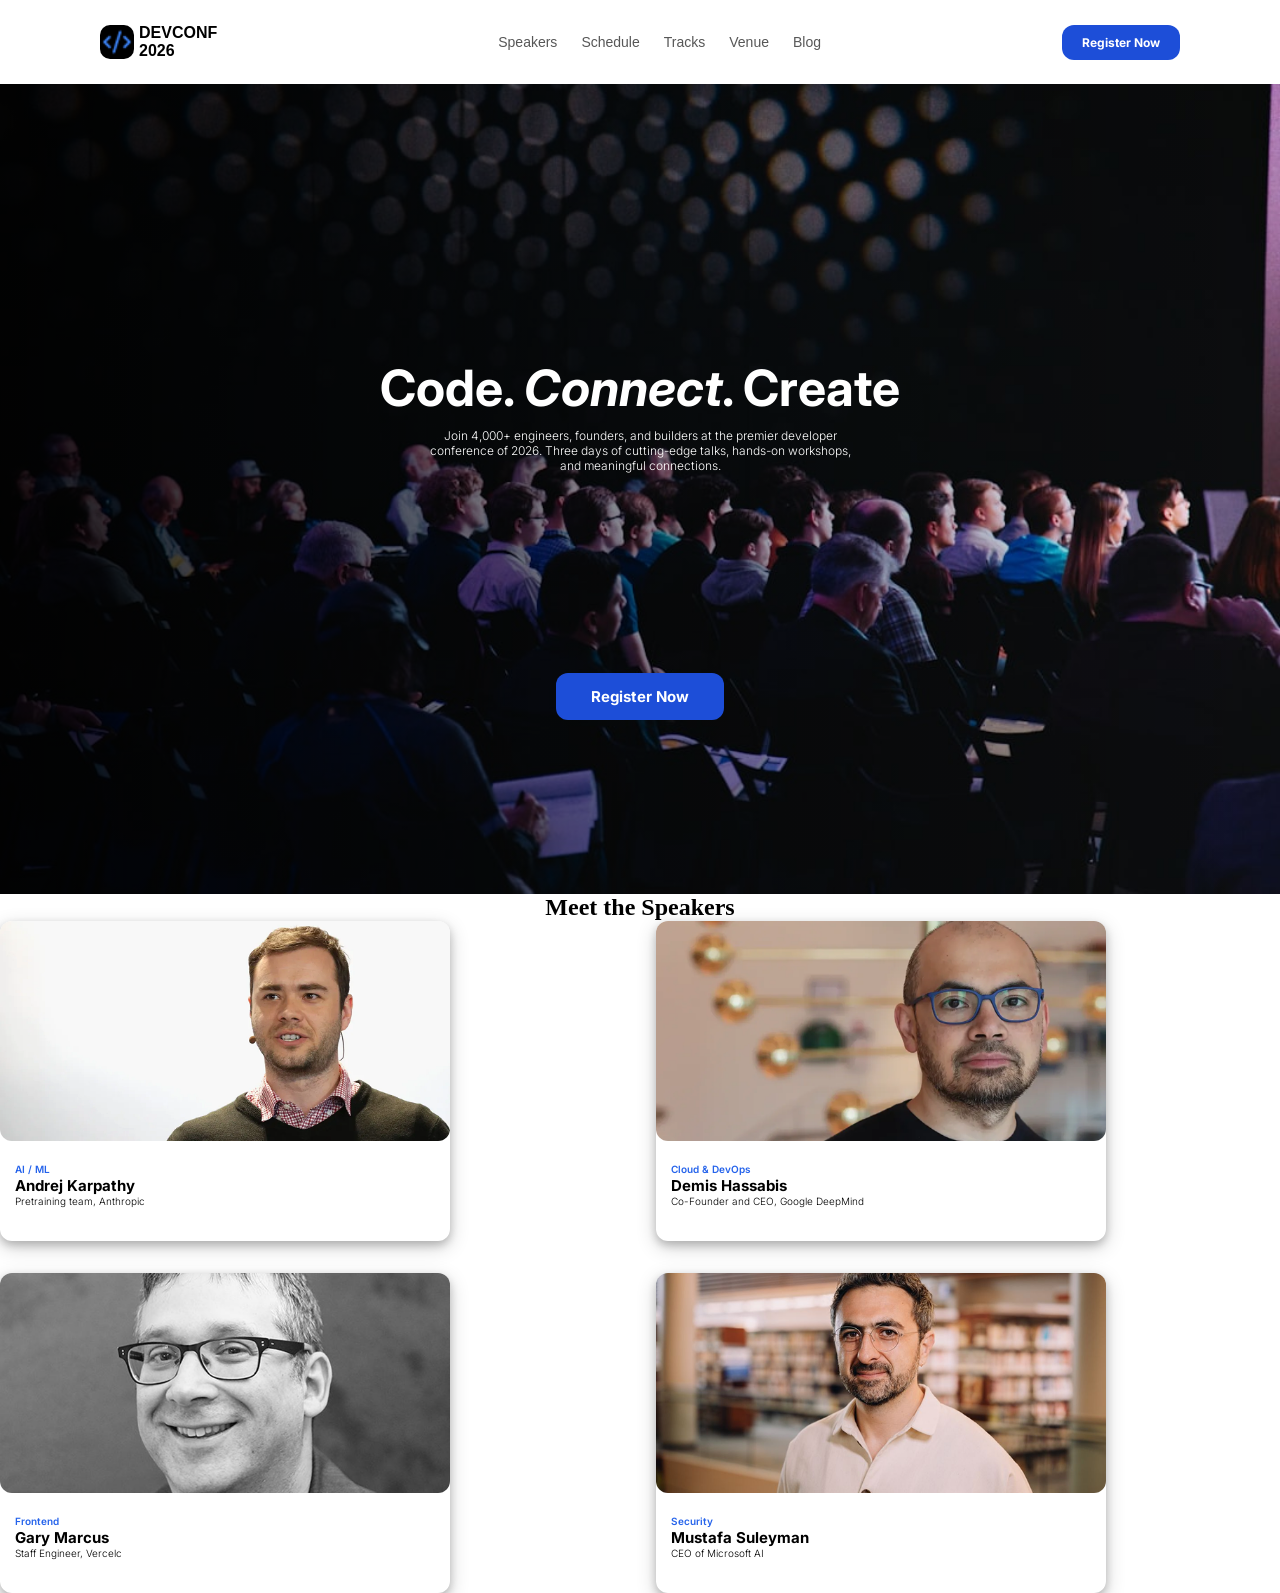
==== assets/index.html @ 219d6f5f "added a devconf. header and hero section" ====
<!DOCTYPE html>
<html lang="en">
<head>
    <meta charset="UTF-8">
    <meta name="viewport" content="width=device-width, initial-scale=1.0">
    <title>DevConf-2026</title>
    <link rel="stylesheet" href="./styles/styles.css">
</head>
<body>
    <header>
        <nav class="items-btn container">
            <div class="mini-logo  ">
                <img src="./Icon.png" alt="">
                <h3 class="devocnf arimo">DEVCONF<br>2026</h3>
            </div>
            <div class="items arimo">
              <ul>
                <li><a href="#">Speakers</a></li>
                <li><a href="#">Schedule</a></li>
                <li><a href="#">Tracks</a></li>
                <li><a href="#">Venue</a></li>
                <li><a href="#">Blog</a></li>
              </ul>
            </div>
            <div>
               <button class="btn inter">Register Now</button>
            </div>
        </nav>
    </header>

    <section class="hero">
     <div  class=" hero-content">
        <h1 class="hero-3C inter">Code. <i>Connect</i>. Create</h1>
        <p class="hero-P inter">Join 4,000+ engineers, founders, and builders at the premier developer <br> conference of 2026. Three days of cutting-edge talks, hands-on workshops, <br> and meaningful connections.</p>
        
             <button class="btn inter btn-hero">Register Now</button>
        </div>
     </div>
</section>
<main>
    <!-- Meet the Speakers Section
 -->
    <section class="  ">
      <h2 class="Meet-speker">Meet the Speakers</h2>
         <div class="card">
       <div class="card-1 inter">
        <img class="man-image" src="./andrej.png" alt="">
        <div class="text-1">
            <h5> <span>AI / ML</span></h5>
        <h3>Andrej Karpathy</h3>
        <p>Pretraining team, Anthropic</p>
        </div>
      </div>
        
      <div class="card-1 inter">
        <img class="man-image" src="./demis.png" alt="">
        <div class="text-1">
            <h5> <span>Cloud & DevOps</span></h5>
        <h3>Demis Hassabis</h3>
        <p>Co-Founder and CEO, Google DeepMind</p>
        </div>
      </div>

      <div class="card-1 inter">
        <img class="man-image" src="./gary.png" alt="">
        <div class="text-1">
            <h5> <span>Frontend</span></h5>
        <h3>Gary Marcus</h3>
        <p>Staff Engineer, Vercelc</p>
        </div>
      </div>

      <div class="card-1 inter">
        <img class="man-image" src="./mustafa.png" alt="">
        <div class="text-1">
            <h5> <span>Security</span></h5>
        <h3>Mustafa Suleyman</h3>
        <p>CEO of Microsoft AI</p>
        </div>
      </div>
      </div>

    </section>
</main>
</body>
</html>
---- assets/styles/styles.css ----
/* Font style-Inter */
@import url('https://fonts.googleapis.com/css2?family=Inter:ital,opsz,wght@0,14..32,100..900;1,14..32,100..900&display=swap');

.inter{
  font-family: "Inter", sans-serif;
  font-optical-sizing: auto;
}
/* Font style-Arimo */
@import url('https://fonts.googleapis.com/css2?family=Arimo:ital,wght@0,400..700;1,400..700&display=swap');

.arimo{
  font-family: "Arimo", sans-serif;
  font-optical-sizing: auto;
  }
  /* global selector */
  *{
    margin: 0;
  }
    /* common padding */
    .container{
   margin: 24px 100px;
    }

  /* common-btn */
  .btn{
    background-color:#1D4ED8 ;
    padding: 10px 20px;
    color: white;
    border: none;
    border-radius: 12px;
    font-weight: bold;
    font-size:12px ;
  }
  /* dark-2 color */
  .dark-2{
    color: #575757;
  }



/* Navigation-bar */
.devocnf{
    font-weight: bold;
    font-size: 16px;
}
 .mini-logo{
    display: flex;
    align-items: center;
    gap:5px ;

 }
 .mini-logo img {
    width: 30px;
    height: 30px;
    background-color: black;
    padding: 2px;
    border-radius: 10px;
 }

 .items-btn{
   display: flex;
   align-items: center;
   justify-content: space-between;

   
   
 }
 ul{
    display: flex;
    list-style: none;
    gap: 24px;
   
   
 }
 
 
 .items a {
    text-decoration: none;
    color:#575757;
    cursor: pointer;
    font-weight: 500;
    font-size: 14px;

 }


.hero{
    background-image: linear-gradient(
        to right,
        rgba(0,0,0,0.85),
        rgba(0,0,0,0)
           ), url("../banner.jpg");
    height: 90vh;
    background-position: center;
     background-size: cover;
    background-repeat: no-repeat;

    display: flex;
    justify-content: center;
    align-items: center;

}
.hero-content{
    color: white;
    display: flex;
    flex-direction: column;
    justify-content: center;
    text-align: center;
    
    
}
.hero-3C{
   
   font-weight: bold;
   font-size: 50px;
   margin-top: 100px;
   
}
.hero-P{
   font-weight: 300;
   font-size: 12px;
    margin-top:10px;
}
.btn-hero{
    padding:14px 35px;
    font-size:18px;
    align-self:center;
    margin-top: 200px;
    font-weight: bold;
    font-size: 15px;
}

/* Card-section */
.Meet-speker{
    text-align: center;
    margin-top: ;
}
.card{
    display: grid;
    grid-template-columns: repeat(2, 1fr);
    
    
    gap: 32px;
}
.man-image{
    width: 450px;
    height: 220px;
    object-fit: cover;
    border-radius: 12px;
     
}


.card-1{
    box-shadow:  0 4px 8px 0 rgba(0, 0, 0, 0.2), 0 6px 20px 0 rgba(0, 0, 0, 0.19);;
    width:450px ;
    height: 320px;
    border-radius:12px ;
   
   
    
}
.text-1{
    padding: 15px;
}
span{
    color: #2563EB;
    font-weight: 600;
    font-size:10px;
}
.card-1 h3{
    font-weight:bold ;
    font-size: 15px;
}
.card-1 p{
    font-weight: 300;
    font-size: 10px;
}
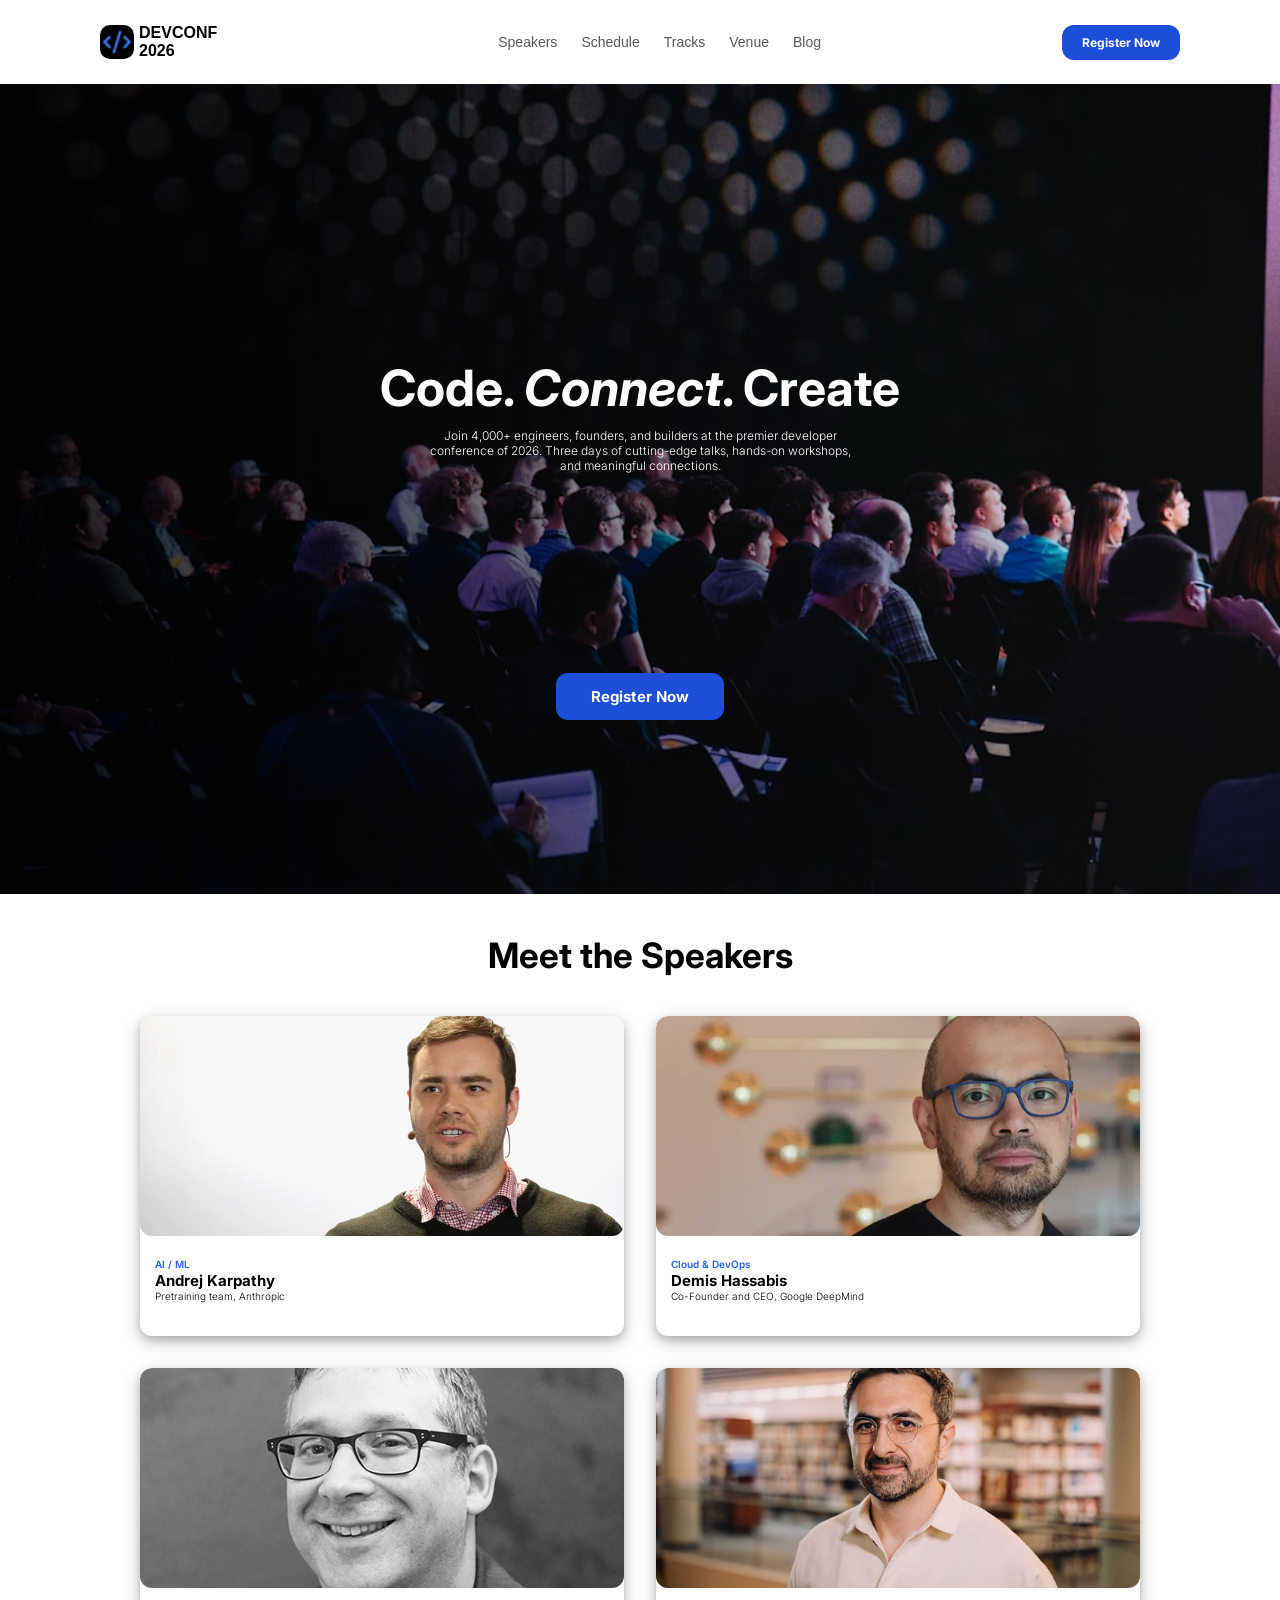
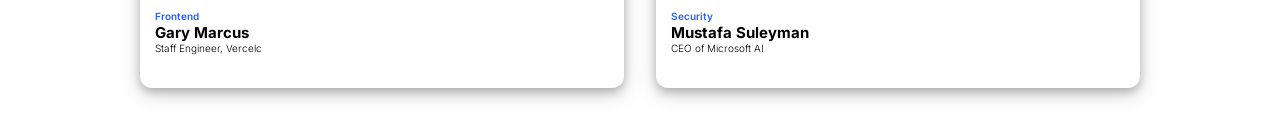
==== commit d8b332b6: "added a Card section of devconf" ====
--- a/assets/index.html
+++ b/assets/index.html
@@ -40,8 +40,8 @@
 <main>
     <!-- Meet the Speakers Section
  -->
-    <section class="  ">
-      <h2 class="Meet-speker">Meet the Speakers</h2>
+    <section class="container ">
+      <h2 class="Meet-speker inter">Meet the Speakers</h2>
          <div class="card">
        <div class="card-1 inter">
         <img class="man-image" src="./andrej.png" alt="">
--- a/assets/styles/styles.css
+++ b/assets/styles/styles.css
@@ -18,7 +18,9 @@
   }
     /* common padding */
     .container{
-   margin: 24px 100px;
+  margin: 24px 100px; 
+   max-width: 1200px;
+    
     }
 
   /* common-btn */
@@ -133,17 +135,24 @@
 /* Card-section */
 .Meet-speker{
     text-align: center;
-    margin-top: ;
+    margin-top: 40px;
+    font-weight: bold;
+    font-size: 35px;
 }
+
+
 .card{
     display: grid;
     grid-template-columns: repeat(2, 1fr);
-    
-    
+    margin-top: 40px;
     gap: 32px;
+    max-width:1000px;
+     margin:40px auto;
+     box-shadow: non;
 }
 .man-image{
-    width: 450px;
+    width: 100%;
+    /* width: 450px; */
     height: 220px;
     object-fit: cover;
     border-radius: 12px;
@@ -153,9 +162,12 @@
 
 .card-1{
     box-shadow:  0 4px 8px 0 rgba(0, 0, 0, 0.2), 0 6px 20px 0 rgba(0, 0, 0, 0.19);;
-    width:450px ;
-    height: 320px;
+    overflow: hidden;
+    /* width:450px ; */
+    width: 100%;
+    height: 320px; 
     border-radius:12px ;
+    
    
    
     
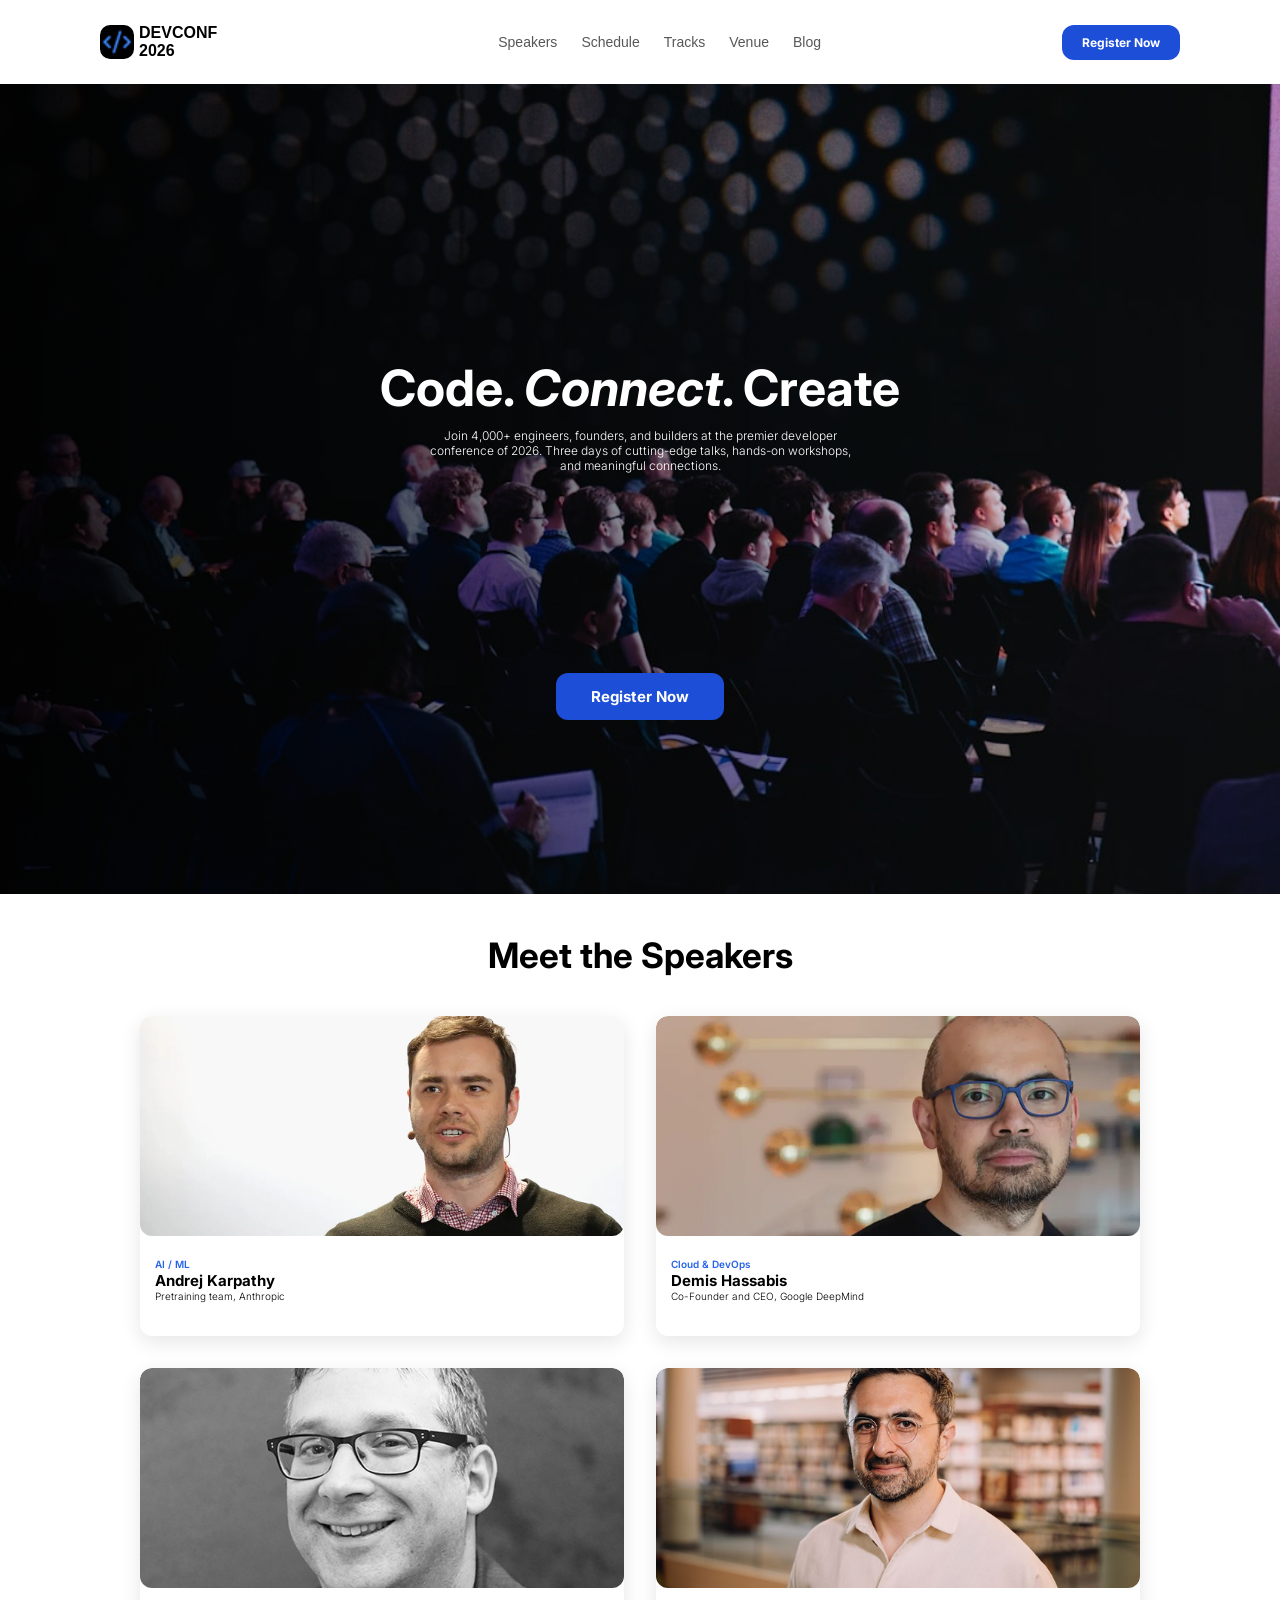
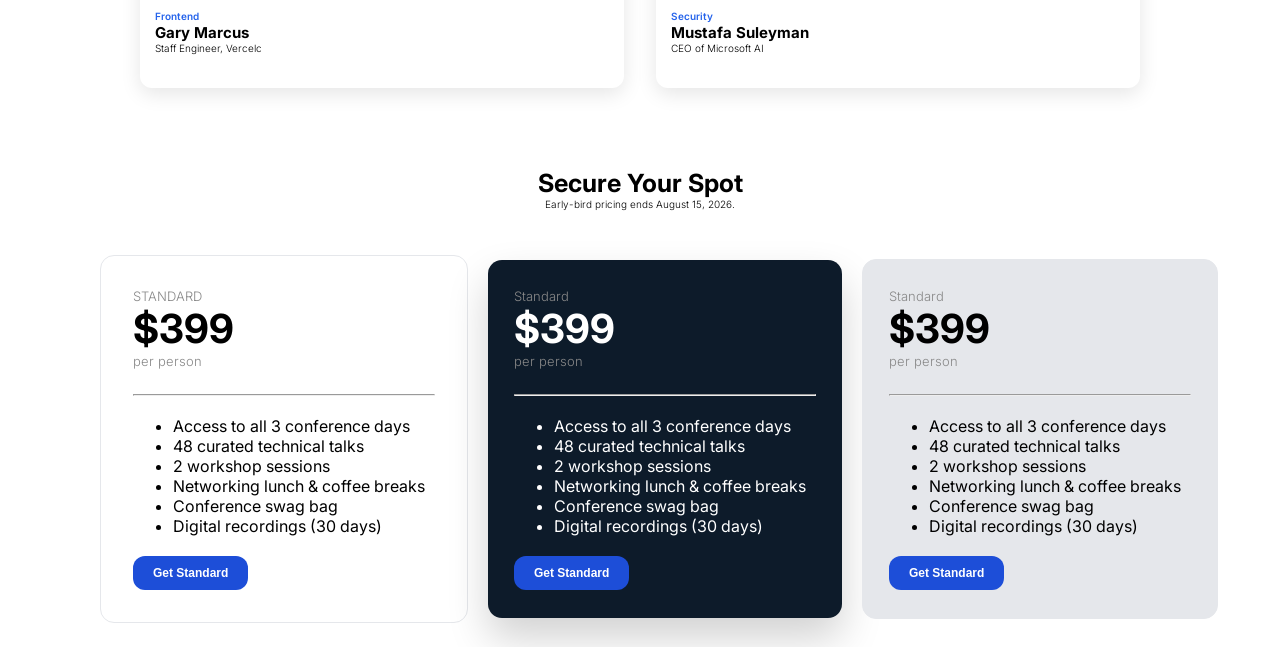
==== commit 075b7e01: "added a secure card and pricing card" ====
--- a/assets/index.html
+++ b/assets/index.html
@@ -81,6 +81,77 @@
       </div>
 
     </section>
+
+
+    <!-- Secure your spot section -->
+     <section class="container">
+       <div class="secure inter">
+         <h2>Secure Your Spot</h2>
+        <p>Early-bird pricing ends August 15, 2026.</p>
+       </div>
+       <div class="pricing-grid">
+        <!-- pricing card -->
+        <div class="pricing-card-1 inter">
+            
+            <p class="standard">STANDARD</p>
+            <h1>$399</h1>
+            <p>per person</p>
+            
+            <hr>
+            
+                
+                <ul class="">
+                <li><a href="#"></a>Access to all 3 conference days</li>
+                <li><a href="#"></a>48 curated technical talks</li>
+                <li><a href="#"></a>2 workshop sessions</li>
+                <li><a href="#"></a>Networking lunch & coffee breaks</li>
+                <li><a href="#"></a>Conference swag bag</li>
+                <li><a href=""></a>Digital recordings (30 days)</li>
+              </ul>
+              <button class="btn">Get Standard</button>
+            
+           
+        </div>
+        <div class="pricing-card-2 inter">
+            <p>Standard</p>
+            <h1>$399</h1>
+            <p>per person</p>
+            <hr>
+            
+                
+                <ul class="spot">
+                <li><a href="#"></a>Access to all 3 conference days</li>
+                <li><a href="#"></a>48 curated technical talks</li>
+                <li><a href="#"></a>2 workshop sessions</li>
+                <li><a href="#"></a>Networking lunch & coffee breaks</li>
+                <li><a href="#"></a>Conference swag bag</li>
+                <li><a href=""></a>Digital recordings (30 days)</li>
+              </ul>
+              <button class="btn">Get Standard</button>
+            
+           
+        </div>
+        <div class="pricinig-card-3 inter">
+            <p>Standard</p>
+            <h1>$399</h1>
+            <p>per person</p>
+            <hr>
+            
+                
+                <ul class="spot">
+                <li><a href="#"></a>Access to all 3 conference days</li>
+                <li><a href="#"></a>48 curated technical talks</li>
+                <li><a href="#"></a>2 workshop sessions</li>
+                <li><a href="#"></a>Networking lunch & coffee breaks</li>
+                <li><a href="#"></a>Conference swag bag</li>
+                <li><a href=""></a>Digital recordings (30 days)</li>
+              </ul>
+              <button class="btn">Get Standard</button>
+            
+           
+        </div>
+       </div>
+     </section>
 </main>
 </body>
 </html>
--- a/assets/styles/styles.css
+++ b/assets/styles/styles.css
@@ -67,7 +67,7 @@
    
    
  }
- ul{
+ .items ul{
     display: flex;
     list-style: none;
     gap: 24px;
@@ -148,7 +148,7 @@
     gap: 32px;
     max-width:1000px;
      margin:40px auto;
-     box-shadow: non;
+     box-shadow: ;
 }
 .man-image{
     width: 100%;
@@ -161,12 +161,13 @@
 
 
 .card-1{
-    box-shadow:  0 4px 8px 0 rgba(0, 0, 0, 0.2), 0 6px 20px 0 rgba(0, 0, 0, 0.19);;
+    box-shadow:  0 4px 8px 0 rgba(0, 0, 0, 0), 0 6px 20px 0 rgba(0, 0, 0, 0.1);;
     overflow: hidden;
     /* width:450px ; */
     width: 100%;
     height: 320px; 
     border-radius:12px ;
+
     
    
    
@@ -187,4 +188,81 @@
 .card-1 p{
     font-weight: 300;
     font-size: 10px;
-}+}
+
+/* secure card */
+.secure{
+    text-align: center;
+    margin-top: 80px;
+}
+.secure h2{
+ font-weight: bold;
+ font-size: 25px;
+}
+.secure{
+    font-weight:300 ;
+    font-size: 10px;
+}
+
+.pricing-grid{
+    display: grid;
+    grid-template-columns: repeat(3, 1fr);
+    gap: 20px;
+    align-items: center;
+    margin-top: 45px;
+}
+.pricing-card-1{
+     background: #fff;
+     border: 1px solid #E5E7EB;
+    border-radius: 14px;
+    padding:32px;
+     text-align: left;
+}
+.pricing-card-2{
+     background: #0D1B2A;
+    color: #fff;
+     
+    box-shadow: 0 20px 40px rgba(0,0,0,.18);
+    border-radius: 14px;
+    padding: 28px 26px;
+
+}
+.pricinig-card-3{
+     background: #E5E7EB;
+     border: 1px solid #E5E7EB;
+    border-radius: 14px;
+    padding: 28px 26px;
+     text-align: left;
+}
+
+.pricing-grid h1{
+font-weight: bold;
+font-size: 40px;
+}
+.pricing-grid p{
+    font-weight: 300;
+    font-size: 13px;
+    color:#888888;
+}
+.standard{
+    font-weight: 300;
+    font-size: 12px;
+}
+.pricing-grid hr{
+    width: 300px;
+    margin-top: 25px;
+}
+
+.pricing-card-1 li{
+
+   
+    
+  
+    
+   
+}
+.pricing-grid ul {
+margin-top: 20px;
+padding-bottom:20px;
+}
+
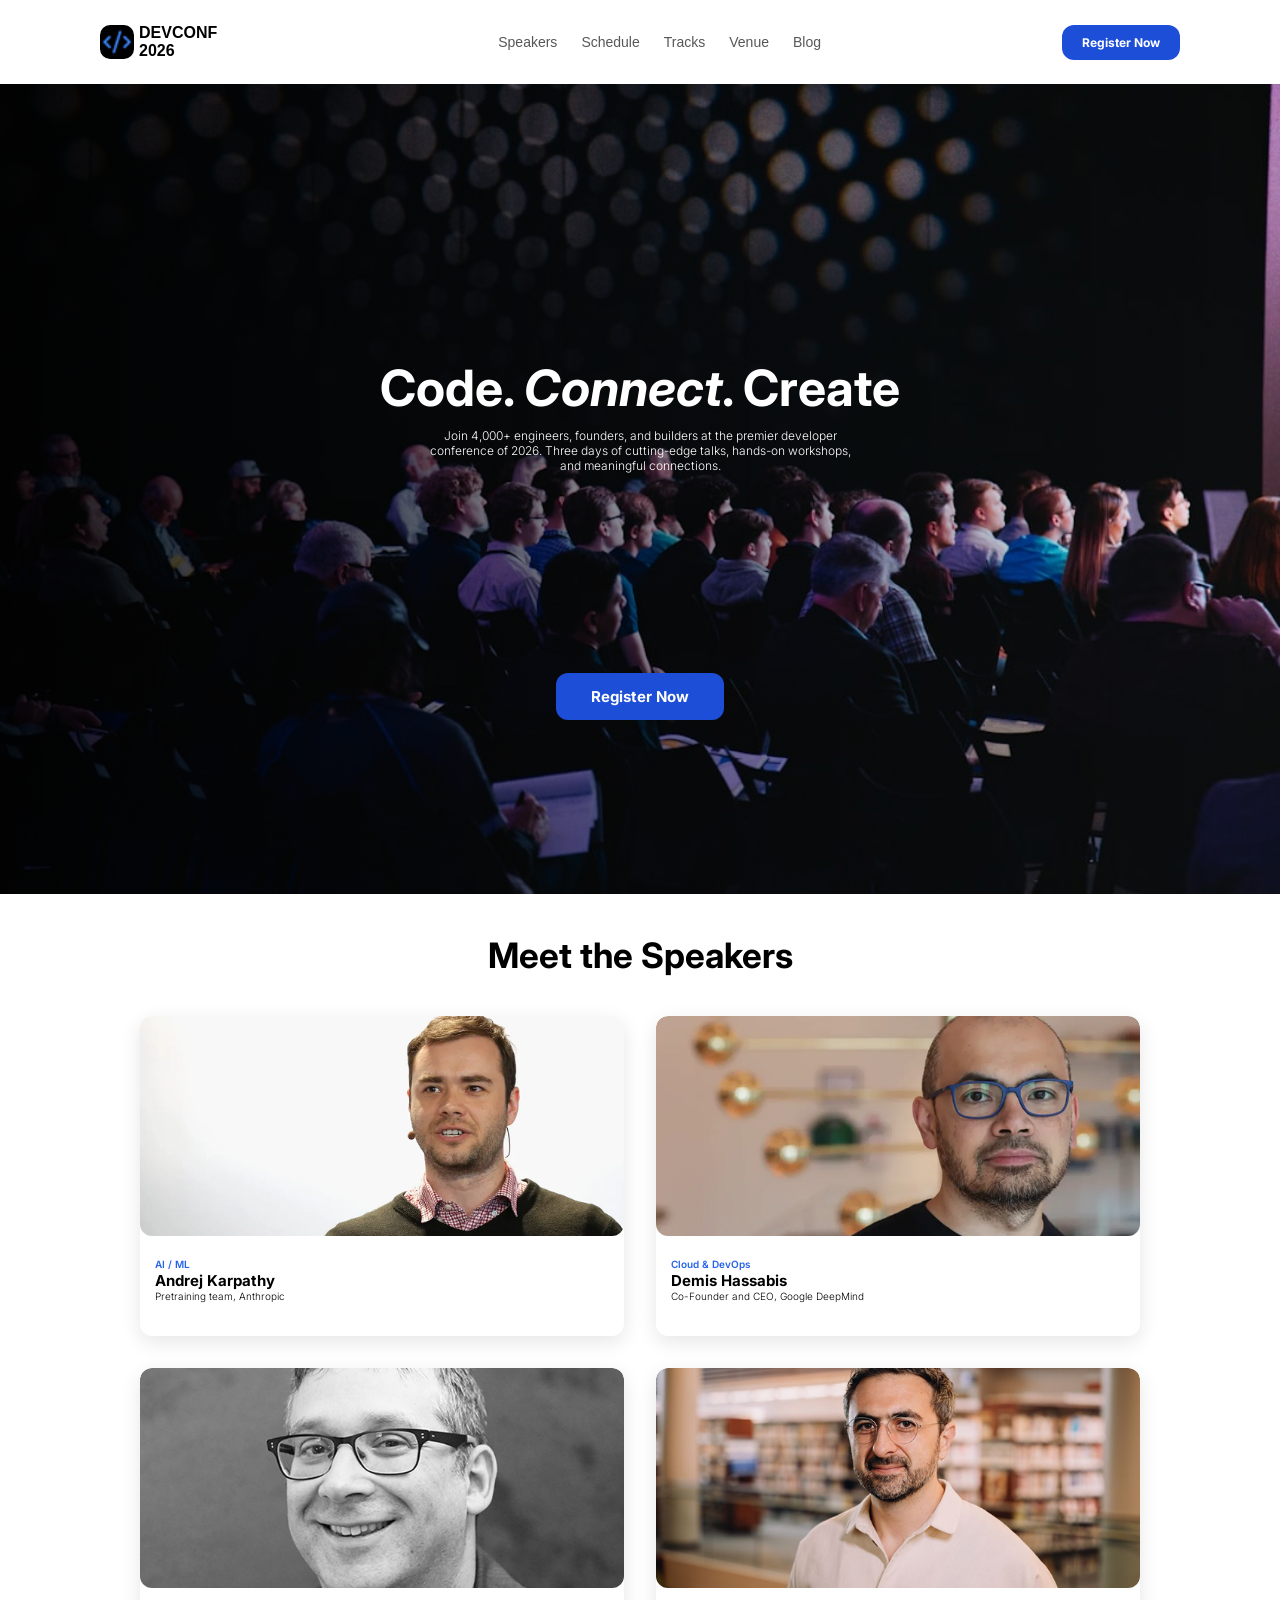
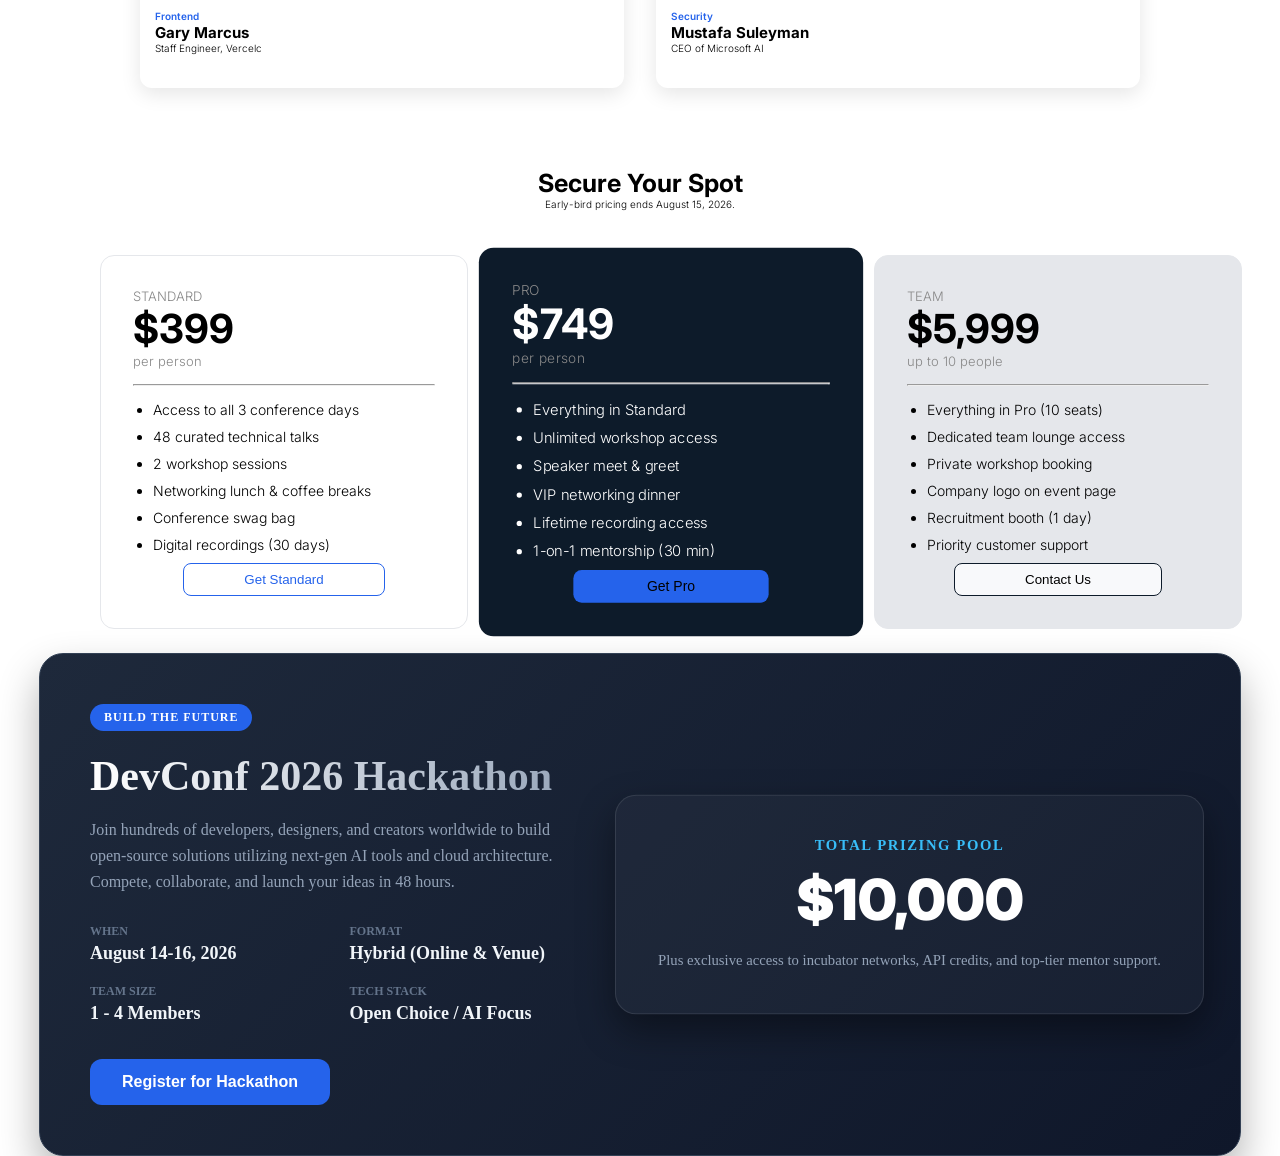
==== commit 401ceccd: "added a  DevConf 2026 Hackathon Section" ====
--- a/assets/index.html
+++ b/assets/index.html
@@ -108,50 +108,92 @@
                 <li><a href="#"></a>Conference swag bag</li>
                 <li><a href=""></a>Digital recordings (30 days)</li>
               </ul>
-              <button class="btn">Get Standard</button>
+              <button class="btn-get-1">Get Standard</button>
             
            
         </div>
         <div class="pricing-card-2 inter">
-            <p>Standard</p>
-            <h1>$399</h1>
+            <p>PRO</p>
+            <h1>$749</h1>
             <p>per person</p>
             <hr>
             
                 
                 <ul class="spot">
-                <li><a href="#"></a>Access to all 3 conference days</li>
-                <li><a href="#"></a>48 curated technical talks</li>
-                <li><a href="#"></a>2 workshop sessions</li>
-                <li><a href="#"></a>Networking lunch & coffee breaks</li>
-                <li><a href="#"></a>Conference swag bag</li>
-                <li><a href=""></a>Digital recordings (30 days)</li>
+                <li><a href="#"></a>Everything in Standard</li>
+                <li><a href="#"></a>Unlimited workshop access</li>
+                <li><a href="#"></a>Speaker meet & greet</li>
+                <li><a href="#"></a>VIP networking dinner</li>
+                <li><a href="#"></a>Lifetime recording access</li>
+                <li><a href=""></a>1-on-1 mentorship (30 min)</li>
               </ul>
-              <button class="btn">Get Standard</button>
+              <button class="btn-get-2">Get Pro</button>
             
            
         </div>
         <div class="pricinig-card-3 inter">
-            <p>Standard</p>
-            <h1>$399</h1>
-            <p>per person</p>
+            <p>TEAM</p>
+            <h1>$5,999</h1>
+            <p>up to 10 people</p>
             <hr>
             
                 
                 <ul class="spot">
-                <li><a href="#"></a>Access to all 3 conference days</li>
-                <li><a href="#"></a>48 curated technical talks</li>
-                <li><a href="#"></a>2 workshop sessions</li>
-                <li><a href="#"></a>Networking lunch & coffee breaks</li>
-                <li><a href="#"></a>Conference swag bag</li>
-                <li><a href=""></a>Digital recordings (30 days)</li>
+                <li><a href="#"></a>Everything in Pro (10 seats)</li>
+                <li><a href="#"></a>Dedicated team lounge access</li>
+                <li><a href="#"></a>Private workshop booking</li>
+                <li><a href="#"></a>Company logo on event page</li>
+                <li><a href="#"></a>Recruitment booth (1 day)</li>
+                <li><a href=""></a>Priority customer support</li>
               </ul>
-              <button class="btn">Get Standard</button>
+              <button class="btn-get-3">Contact Us</button>
             
            
         </div>
        </div>
      </section>
+
+
+<!-- DevConf 2026 Hackathon Section -->
+    <section class="hackathon-section">
+        
+        <!-- Left Side Content -->
+        <div class="hackathon-content">
+            <h4 class="hackathon-badge">BUILD THE FUTURE</h4>  
+            <h2>DevConf 2026 Hackathon</h2>
+            <p>Join hundreds of developers, designers, and creators worldwide to build open-source solutions utilizing next-gen AI tools and cloud architecture. Compete, collaborate, and launch your ideas in 48 hours.</p>
+            
+            <!-- Quick Info Grid -->
+            <div class="hackathon-info-grid">
+                <div class="info-item">
+                    <h4 class="info-label">WHEN</h4>
+                    <h3 class="info-value">August 14-16, 2026</h3>
+                </div>
+                <div class="info-item">
+                    <h4 class="info-label">Format</h4>
+                    <h3 class="info-value">Hybrid (Online & Venue)</h3>
+                </div>
+                <div class="info-item">
+                    <h4 class="info-label">Team Size</h4>
+                    <h3 class="info-value">1 - 4 Members</h3>
+                </div>
+                <div class="info-item">
+                    <h3 class="info-label">Tech Stack</h3>
+                    <h4 class="info-value">Open Choice / AI Focus</h4>
+                </div>
+            </div>
+
+            <button class="register-btn">Register for Hackathon</button>
+        </div>
+
+        <!-- Right Side Highlighted Prize Card -->
+        <div class="prize-card">
+            <h4>TOTAL PRIZING POOL</h4>
+            <h1>$10,000</h1>
+            <p>Plus exclusive access to incubator networks, API credits, and top-tier mentor support.</p>
+        </div>
+
+    </section>
 </main>
 </body>
 </html>
--- a/assets/styles/styles.css
+++ b/assets/styles/styles.css
@@ -32,6 +32,7 @@
     border-radius: 12px;
     font-weight: bold;
     font-size:12px ;
+    cursor: pointer;
   }
   /* dark-2 color */
   .dark-2{
@@ -147,8 +148,8 @@
     margin-top: 40px;
     gap: 32px;
     max-width:1000px;
-     margin:40px auto;
-     box-shadow: ;
+    margin:40px auto;
+    box-shadow: ;
 }
 .man-image{
     width: 100%;
@@ -163,15 +164,10 @@
 .card-1{
     box-shadow:  0 4px 8px 0 rgba(0, 0, 0, 0), 0 6px 20px 0 rgba(0, 0, 0, 0.1);;
     overflow: hidden;
-    /* width:450px ; */
     width: 100%;
     height: 320px; 
-    border-radius:12px ;
-
-    
-   
-   
-    
+    border-radius:12px;
+   
 }
 .text-1{
     padding: 15px;
@@ -216,7 +212,7 @@
      border: 1px solid #E5E7EB;
     border-radius: 14px;
     padding:32px;
-     text-align: left;
+    
 }
 .pricing-card-2{
      background: #0D1B2A;
@@ -224,15 +220,19 @@
      
     box-shadow: 0 20px 40px rgba(0,0,0,.18);
     border-radius: 14px;
-    padding: 28px 26px;
+    padding: 32px;
+    box-shadow: none !important;
+    position: relative;
+    z-index: 10;
+    transform: scale(1.05);
 
 }
 .pricinig-card-3{
      background: #E5E7EB;
      border: 1px solid #E5E7EB;
     border-radius: 14px;
-    padding: 28px 26px;
-     text-align: left;
+    padding:32px;
+    
 }
 
 .pricing-grid h1{
@@ -250,19 +250,183 @@
 }
 .pricing-grid hr{
     width: 300px;
-    margin-top: 25px;
-}
-
-.pricing-card-1 li{
-
-   
-    
-  
-    
-   
+    margin-top: 15px;
 }
 .pricing-grid ul {
-margin-top: 20px;
-padding-bottom:20px;
-}
-
+padding-left: 0;
+margin-left: 20px;
+margin-top: 15px;
+font-weight: 300;
+font-size: 14px;
+}
+.pricing-grid ul li{
+    margin-bottom: 10px;
+}
+
+.pricing-grid ul li a {
+    color: #2563EB;
+}
+.btn-get-1{
+color: #2563EB;
+border: 1.5px solid #2563EB;
+background-color: white;
+padding: 8px 60px;
+border-radius: 8px;
+display: block;
+margin: 0 auto;
+cursor: pointer;
+}
+.btn-get-2{
+    background-color: #2563EB;
+    padding: 8px 70px;
+    border: none;
+    border-radius: 8px;
+    display: block;
+    margin: 0 auto;
+    cursor: pointer;
+
+}
+.btn-get-3{
+    background-color: #F8F9FB;
+   
+    padding: 8px 70px;
+    border: 1.5px solid #0D1B2A;
+    border-radius: 8px;
+    display: block;
+    margin: 0 auto;
+    cursor: pointer;
+
+}
+
+
+
+/* Hackathon Section Container */
+        .hackathon-section {
+            max-width: 1100px;
+            margin: 0 auto;
+            background: linear-gradient(135deg, #1e293b 0%, #0f172a 100%);
+            border: 1px solid #334155;
+            border-radius: 24px;
+            padding: 50px;
+            box-shadow: 0 20px 40px rgba(0, 0, 0, 0.3);
+            display: flex;
+            align-items: center;
+            justify-content: space-between;
+            gap: 40px;
+            overflow: hidden;
+            position: relative;
+
+        }
+
+         
+      /* Left Side: Content */
+        .hackathon-content {
+            flex: 1;
+            z-index: 2;
+        }
+
+        .hackathon-badge {
+            background-color: #2563eb;
+            color: #ffffff;
+            font-size: 12px;
+            font-weight: 700;
+            padding: 6px 14px;
+            border-radius: 50px;
+            display: inline-block;
+            margin-bottom: 20px;
+            letter-spacing: 1px;
+        }
+
+        .hackathon-content h2 {
+            font-size: 42px;
+            font-weight: 900;
+             line-height: 1.2;
+            margin-bottom: 16px;
+            background: linear-gradient(to right, #ffffff, #94a3b8);
+             -webkit-background-clip: text;
+            -webkit-text-fill-color: transparent;
+        }
+
+        .hackathon-content p {
+            color: #94a3b8;
+            font-size: 16px;
+             line-height: 1.6;
+            margin-bottom: 30px;
+        }
+
+        /* Features/Info List */
+        .hackathon-info-grid {
+            display: grid;
+            grid-template-columns: repeat(2, 1fr);
+            gap: 20px;
+            margin-bottom: 35px;
+        }
+
+        .info-item {
+            display: flex;
+            flex-direction: column;
+        }
+
+        .info-label {
+            font-size: 12px;
+            color: #64748b;
+            text-transform: uppercase;
+            font-weight: 600;
+            margin-bottom: 4px;
+        }
+
+        .info-value {
+            font-size: 18px;
+            color: #f1f5f9;
+            font-weight: 700;
+        }
+
+        .register-btn {
+            background-color: #2563eb;
+            color: white;
+            border: none;
+            padding: 14px 32px;
+            font-size: 16px;
+            font-weight: 700;
+            border-radius: 12px;
+            cursor: pointer;
+        }
+
+        
+
+        /* Right Side: Prize Pool Card (Highlighted) */
+        .prize-card {
+            background: rgba(255, 255, 255, 0.03);
+            border: 1px solid rgba(255, 255, 255, 0.1);
+            padding: 40px;
+            border-radius: 20px;
+            text-align: center; 
+            min-width: 320px;
+            z-index: 2;
+            transform: scale(1.05);
+            box-shadow: 0 15px 35px rgba(0, 0, 0, 0.4);
+        }
+
+        .prize-card h4 {
+            font-size: 14px;
+            color: #38bdf8;
+            font-weight: 700;
+            letter-spacing: 1.5px;
+            margin-bottom: 10px;
+        }
+
+        .prize-card h1 {
+            font-size: 54px;
+            font-weight: 900;
+            color: #ffffff;
+            margin-bottom: 15px;
+            font-family: inter; 
+        }
+
+        .prize-card p {
+            font-size: 14px;
+            color: #94a3b8;
+            line-height: 1.5;
+        }
+
+         
